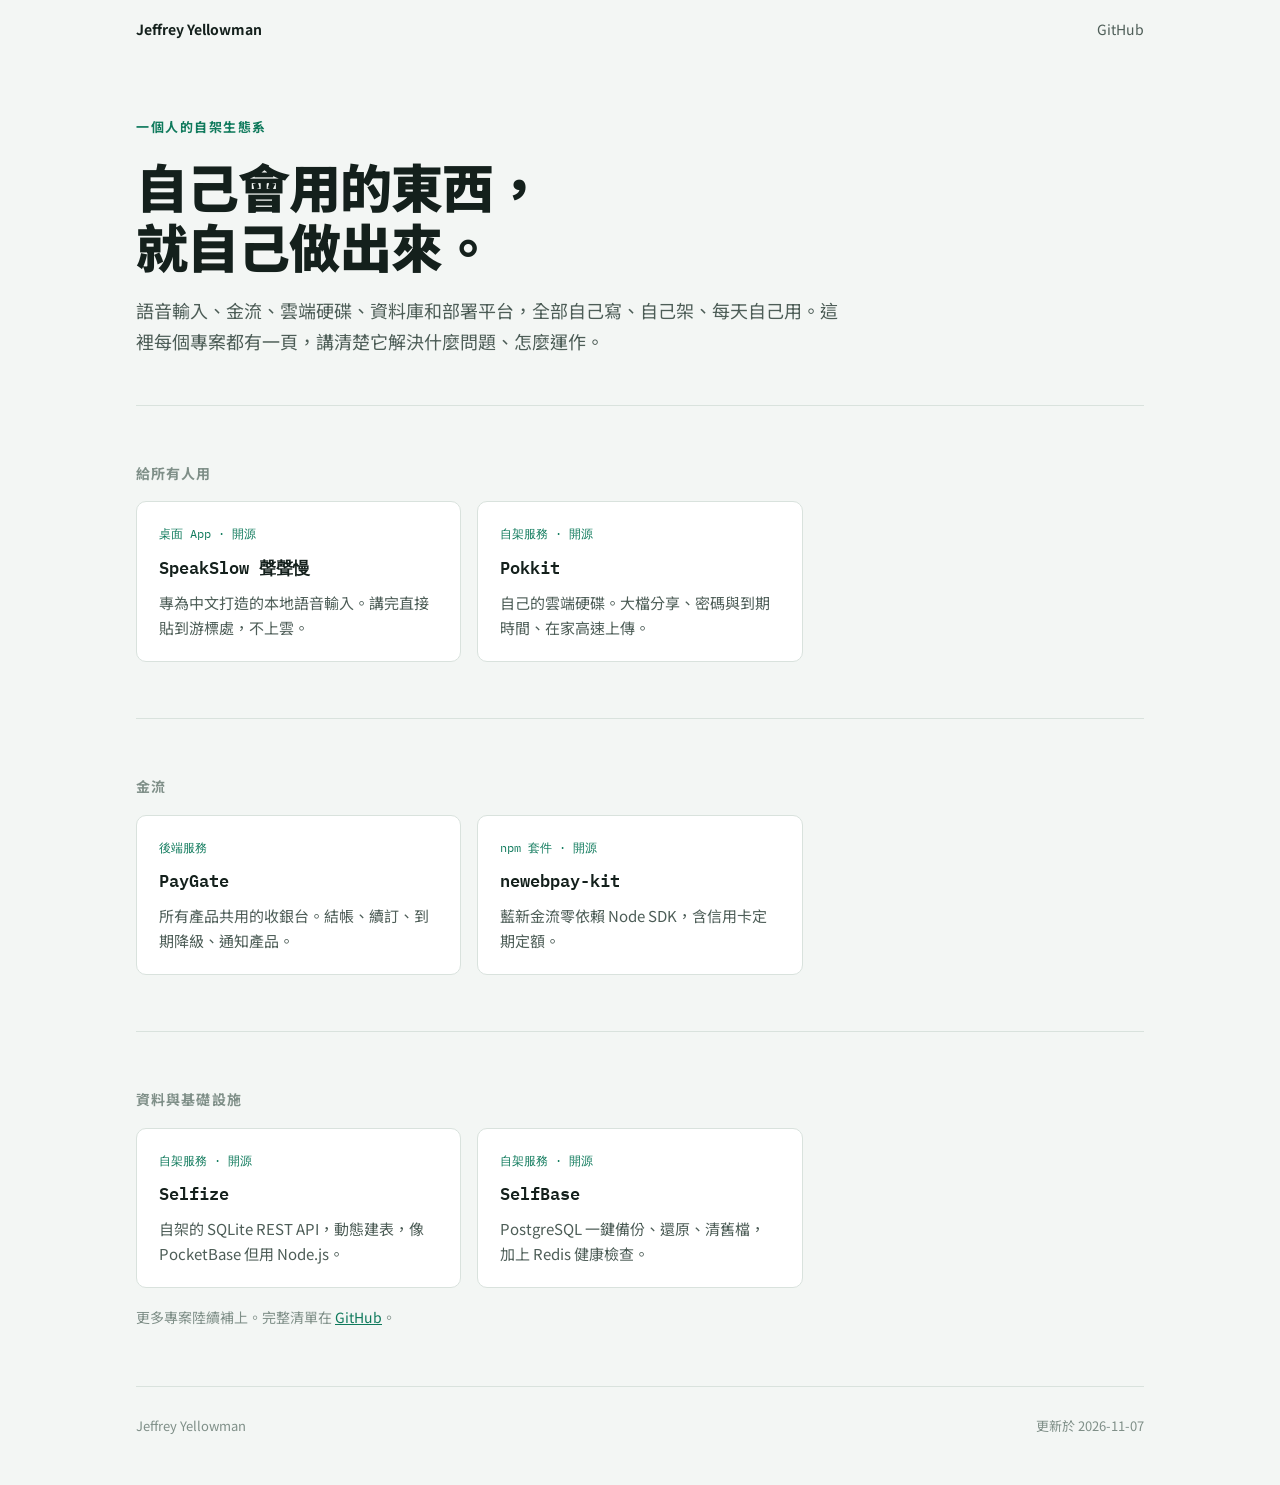
==== index.html @ fbfd12eb "feat: project intro site (PayGate, newebpay-kit, Pokkit, Selfize, SelfBase)" ====
<!doctype html>
<html lang="zh-Hant">
<head>
<meta charset="utf-8">
<meta name="viewport" content="width=device-width, initial-scale=1, viewport-fit=cover">
<title>Jeffrey 的專案</title>
<meta name="description" content="一個人從零打造的自架生態系：語音輸入、金流、雲端硬碟、資料庫，每個專案一頁介紹。">
<link rel="preconnect" href="https://fonts.googleapis.com">
<link rel="preconnect" href="https://fonts.gstatic.com" crossorigin>
<link rel="stylesheet" href="https://fonts.googleapis.com/css2?family=IBM+Plex+Mono:wght@400;500;600&family=Noto+Sans+TC:wght@400;500;700;900&display=swap">
<link rel="stylesheet" href="assets/site.css">
<style>
.home-hero { padding-block: 56px 48px; max-width: 44em; }
.home-hero h1 { font-size: clamp(34px, 5.4vw, 52px); font-weight: 900; line-height: 1.15; letter-spacing: -0.02em; }
.home-hero .lede { margin-top: 20px; font-size: 18px; color: var(--ink-2); }
.group-title { font-size: 14px; font-weight: 700; letter-spacing: .08em; color: var(--ink-3); margin-bottom: 16px; }
.cards { display: grid; grid-template-columns: repeat(3, minmax(0, 1fr)); gap: 16px; }
.card {
  display: flex; flex-direction: column; gap: 8px; padding: 22px 22px 20px;
  background: var(--surface); border: 1px solid var(--line); border-radius: 10px;
  color: var(--ink); text-decoration: none; transition: border-color .15s, transform .15s;
}
.card:hover { border-color: var(--accent); transform: translateY(-2px); }
.card .name { font-family: var(--font-mono); font-weight: 600; font-size: 17px; }
.card .what { font-size: 15px; color: var(--ink-2); flex: 1; }
.card .kind { font-family: var(--font-mono); font-size: 12px; color: var(--accent); }
.more { margin-top: 18px; font-size: 14px; color: var(--ink-3); }
@media (prefers-reduced-motion: reduce) { .card { transition: none; } .card:hover { transform: none; } }
@media (max-width: 820px) { .cards { grid-template-columns: repeat(2, minmax(0, 1fr)); } }
@media (max-width: 520px) { .cards { grid-template-columns: minmax(0, 1fr); } }
</style>
</head>
<body>
<div class="wrap">
  <nav class="topbar" aria-label="網站">
    <span style="font-weight:700">Jeffrey Yellowman</span>
    <div class="links"><a href="https://github.com/Jeffrey0117">GitHub</a></div>
  </nav>

  <header class="home-hero">
    <div class="eyebrow">一個人的自架生態系</div>
    <h1>自己會用的東西，<br>就自己做出來。</h1>
    <p class="lede">語音輸入、金流、雲端硬碟、資料庫和部署平台，全部自己寫、自己架、每天自己用。這裡每個專案都有一頁，講清楚它解決什麼問題、怎麼運作。</p>
  </header>

  <section aria-labelledby="g1">
    <h2 class="group-title" id="g1">給所有人用</h2>
    <div class="cards">
      <a class="card" href="https://jeffrey0117.github.io/SpeakSlow/">
        <span class="kind">桌面 App · 開源</span>
        <span class="name">SpeakSlow 聲聲慢</span>
        <span class="what">專為中文打造的本地語音輸入。講完直接貼到游標處，不上雲。</span>
      </a>
      <a class="card" href="pokkit/">
        <span class="kind">自架服務 · 開源</span>
        <span class="name">Pokkit</span>
        <span class="what">自己的雲端硬碟。大檔分享、密碼與到期時間、在家高速上傳。</span>
      </a>
    </div>
  </section>

  <section aria-labelledby="g2">
    <h2 class="group-title" id="g2">金流</h2>
    <div class="cards">
      <a class="card" href="paygate/">
        <span class="kind">後端服務</span>
        <span class="name">PayGate</span>
        <span class="what">所有產品共用的收銀台。結帳、續訂、到期降級、通知產品。</span>
      </a>
      <a class="card" href="newebpay-kit/">
        <span class="kind">npm 套件 · 開源</span>
        <span class="name">newebpay-kit</span>
        <span class="what">藍新金流零依賴 Node SDK，含信用卡定期定額。</span>
      </a>
    </div>
  </section>

  <section aria-labelledby="g3">
    <h2 class="group-title" id="g3">資料與基礎設施</h2>
    <div class="cards">
      <a class="card" href="selfize/">
        <span class="kind">自架服務 · 開源</span>
        <span class="name">Selfize</span>
        <span class="what">自架的 SQLite REST API，動態建表，像 PocketBase 但用 Node.js。</span>
      </a>
      <a class="card" href="selfbase/">
        <span class="kind">自架服務 · 開源</span>
        <span class="name">SelfBase</span>
        <span class="what">PostgreSQL 一鍵備份、還原、清舊檔，加上 Redis 健康檢查。</span>
      </a>
    </div>
    <p class="more">更多專案陸續補上。完整清單在 <a href="https://github.com/Jeffrey0117">GitHub</a>。</p>
  </section>

  <footer>
    <span>Jeffrey Yellowman</span>
    <span>更新於 2026-11-07</span>
  </footer>
</div>
</body>
</html>
---- assets/site.css ----
/* Shared design system for project intro pages.
   Each page adds its own hero object (receipt, terminal, file card…) in a page-level <style>. */
:root {
  --paper: #f3f6f4;
  --surface: #ffffff;
  --ink: #14201c;
  --ink-2: #4d5d57;
  --ink-3: #7f8f88;
  --line: #d9e2dd;
  --accent: #0f7a5c;
  --accent-soft: rgba(15, 122, 92, 0.09);
  --money: #a8520c;
  --object: #fffefa;
  --object-ink: #26302c;
  --code-bg: #f0f3f1;
  --font-body: 'Noto Sans TC', -apple-system, 'PingFang TC', 'Microsoft JhengHei', sans-serif;
  --font-mono: 'IBM Plex Mono', ui-monospace, 'SF Mono', Consolas, monospace;
}
@media (prefers-color-scheme: dark) {
  :root:not([data-theme="light"]) {
    --paper: #0e1412; --surface: #151d1a; --ink: #e3ebe7; --ink-2: #a3b3ac; --ink-3: #6f7f78;
    --line: #25322d; --accent: #3fcb9b; --accent-soft: rgba(63, 203, 155, 0.10); --money: #f2a35a;
    --object: #f4f1e8; --object-ink: #26302c; --code-bg: #121916; color-scheme: dark;
  }
}
:root[data-theme="dark"] {
  --paper: #0e1412; --surface: #151d1a; --ink: #e3ebe7; --ink-2: #a3b3ac; --ink-3: #6f7f78;
  --line: #25322d; --accent: #3fcb9b; --accent-soft: rgba(63, 203, 155, 0.10); --money: #f2a35a;
  --object: #f4f1e8; --object-ink: #26302c; --code-bg: #121916; color-scheme: dark;
}

*, *::before, *::after { box-sizing: border-box; }
html { -webkit-text-size-adjust: 100%; }
body {
  margin: 0; background: var(--paper); color: var(--ink); font-family: var(--font-body);
  font-size: 16px; line-height: 1.7; -webkit-font-smoothing: antialiased;
}
.wrap {
  max-width: 1040px; margin: 0 auto;
  padding-left: max(16px, env(safe-area-inset-left, 0px));
  padding-right: max(16px, env(safe-area-inset-right, 0px));
}
h1, h2, h3 { text-wrap: balance; margin: 0; }
p { margin: 0; }
a { color: var(--accent); }
:focus-visible { outline: 2px solid var(--accent); outline-offset: 3px; }

/* ── Top bar ── */
.topbar { display: flex; justify-content: space-between; align-items: center; gap: 16px; padding-block: 18px; font-size: 14px; }
.topbar a { color: var(--ink-2); text-decoration: none; }
.topbar a:hover { color: var(--accent); }
.topbar .links { display: flex; gap: 18px; flex-wrap: wrap; }

/* ── Hero ── */
.hero { padding-block: 48px 56px; display: grid; grid-template-columns: minmax(0, 1.15fr) minmax(0, 0.85fr); gap: 56px; align-items: center; }
.eyebrow { font-size: 13px; font-weight: 700; letter-spacing: 0.12em; color: var(--accent); margin-bottom: 18px; }
.hero h1 { font-size: clamp(34px, 5.4vw, 56px); font-weight: 900; line-height: 1.12; letter-spacing: -0.02em; }
.hero .lede { margin-top: 22px; font-size: 18px; color: var(--ink-2); max-width: 32em; }
.facts { margin-top: 30px; display: flex; flex-wrap: wrap; gap: 10px 28px; }
.fact { display: flex; align-items: baseline; gap: 8px; }
.fact b { font-family: var(--font-mono); font-size: 26px; font-weight: 600; font-variant-numeric: tabular-nums; }
.fact span { font-size: 14px; color: var(--ink-2); }
.asof { margin-top: 10px; font-size: 12px; color: var(--ink-3); }
.cta { margin-top: 26px; display: flex; flex-wrap: wrap; gap: 10px; }
.btn { display: inline-flex; align-items: center; gap: 8px; padding: 9px 18px; border-radius: 8px; font-size: 15px; font-weight: 700; text-decoration: none; border: 1.5px solid var(--accent); }
.btn.primary { background: var(--accent); color: var(--paper); }
.btn.ghost { color: var(--accent); }
.object-col { display: flex; flex-direction: column; align-items: center; gap: 10px; }
.object-note { font-size: 12px; color: var(--ink-3); text-align: center; }

/* ── Sections ── */
section { padding-block: 56px; border-top: 1px solid var(--line); }
.sec-head { max-width: 40em; margin-bottom: 30px; }
.sec-head h2 { font-size: clamp(24px, 3.2vw, 32px); font-weight: 900; letter-spacing: -0.01em; line-height: 1.25; }
.sec-head p { margin-top: 10px; color: var(--ink-2); }

.caps { display: grid; grid-template-columns: repeat(3, minmax(0, 1fr)); gap: 30px 36px; }
.cap h3 { font-size: 17px; font-weight: 700; margin-bottom: 6px; }
.cap p { font-size: 15px; color: var(--ink-2); }
.cap .tag { display: inline-block; font-family: var(--font-mono); font-size: 12px; color: var(--accent); background: var(--accent-soft); border-radius: 4px; padding: 0 6px; margin-top: 8px; }

.flow { list-style: none; margin: 0; padding: 0; display: grid; counter-reset: step; max-width: 720px; }
.flow li { counter-increment: step; display: grid; grid-template-columns: 44px minmax(0, 1fr); gap: 14px; padding-block: 14px; border-bottom: 1px dashed var(--line); }
.flow li:last-child { border-bottom: 0; }
.flow li::before { content: counter(step); font-family: var(--font-mono); font-weight: 600; font-size: 14px; color: var(--accent); width: 32px; height: 32px; border-radius: 50%; border: 1.5px solid var(--accent); display: grid; place-items: center; margin-top: 2px; }
.flow b { display: block; font-weight: 700; }
.flow span { color: var(--ink-2); font-size: 15px; }

.code-wrap { display: grid; grid-template-columns: minmax(0, 1fr) minmax(0, 0.8fr); gap: 32px; align-items: start; }
pre { margin: 0; background: var(--code-bg); border: 1px solid var(--line); border-radius: 8px; padding: 18px 20px; overflow-x: auto; font-family: var(--font-mono); font-size: 13.5px; line-height: 1.7; color: var(--ink); }
pre .c { color: var(--ink-3); }
pre .s { color: var(--accent); }
.code-side p { color: var(--ink-2); font-size: 15px; }
.code-side p + p { margin-top: 12px; }
code { font-family: var(--font-mono); font-size: 13px; }
.code-side code, .inline-code { background: var(--accent-soft); color: var(--accent); padding: 1px 5px; border-radius: 4px; }

.who { display: grid; grid-template-columns: minmax(0, 1fr) minmax(0, 1fr); gap: 40px; }
.who h3 { font-size: 14px; font-weight: 700; letter-spacing: .08em; color: var(--ink-3); margin-bottom: 14px; }
.chips { display: flex; flex-wrap: wrap; gap: 8px; }
.chip { font-family: var(--font-mono); font-size: 14px; padding: 5px 12px; border: 1px solid var(--line); border-radius: 999px; background: var(--surface); color: var(--ink); text-decoration: none; }
.chip small { color: var(--ink-3); margin-left: 6px; font-size: 11px; }
.table-scroll { overflow-x: auto; }
table { width: 100%; border-collapse: collapse; font-size: 15px; }
th, td { text-align: left; padding: 10px 0; border-bottom: 1px solid var(--line); vertical-align: top; }
th { font-size: 13px; font-weight: 700; color: var(--ink-3); }
td:first-child { font-weight: 700; padding-right: 16px; white-space: nowrap; }
td { color: var(--ink-2); }

footer { border-top: 1px solid var(--line); padding-block: 28px 48px; font-size: 13px; color: var(--ink-3); display: flex; flex-wrap: wrap; gap: 8px 24px; justify-content: space-between; }
footer a { color: var(--ink-3); }

@media (max-width: 820px) {
  .hero { grid-template-columns: minmax(0, 1fr); gap: 40px; padding-block: 32px 40px; }
  .caps { grid-template-columns: repeat(2, minmax(0, 1fr)); }
  .code-wrap, .who { grid-template-columns: minmax(0, 1fr); }
}
@media (max-width: 520px) {
  .caps { grid-template-columns: minmax(0, 1fr); }
  .hero .lede { font-size: 16px; }
}
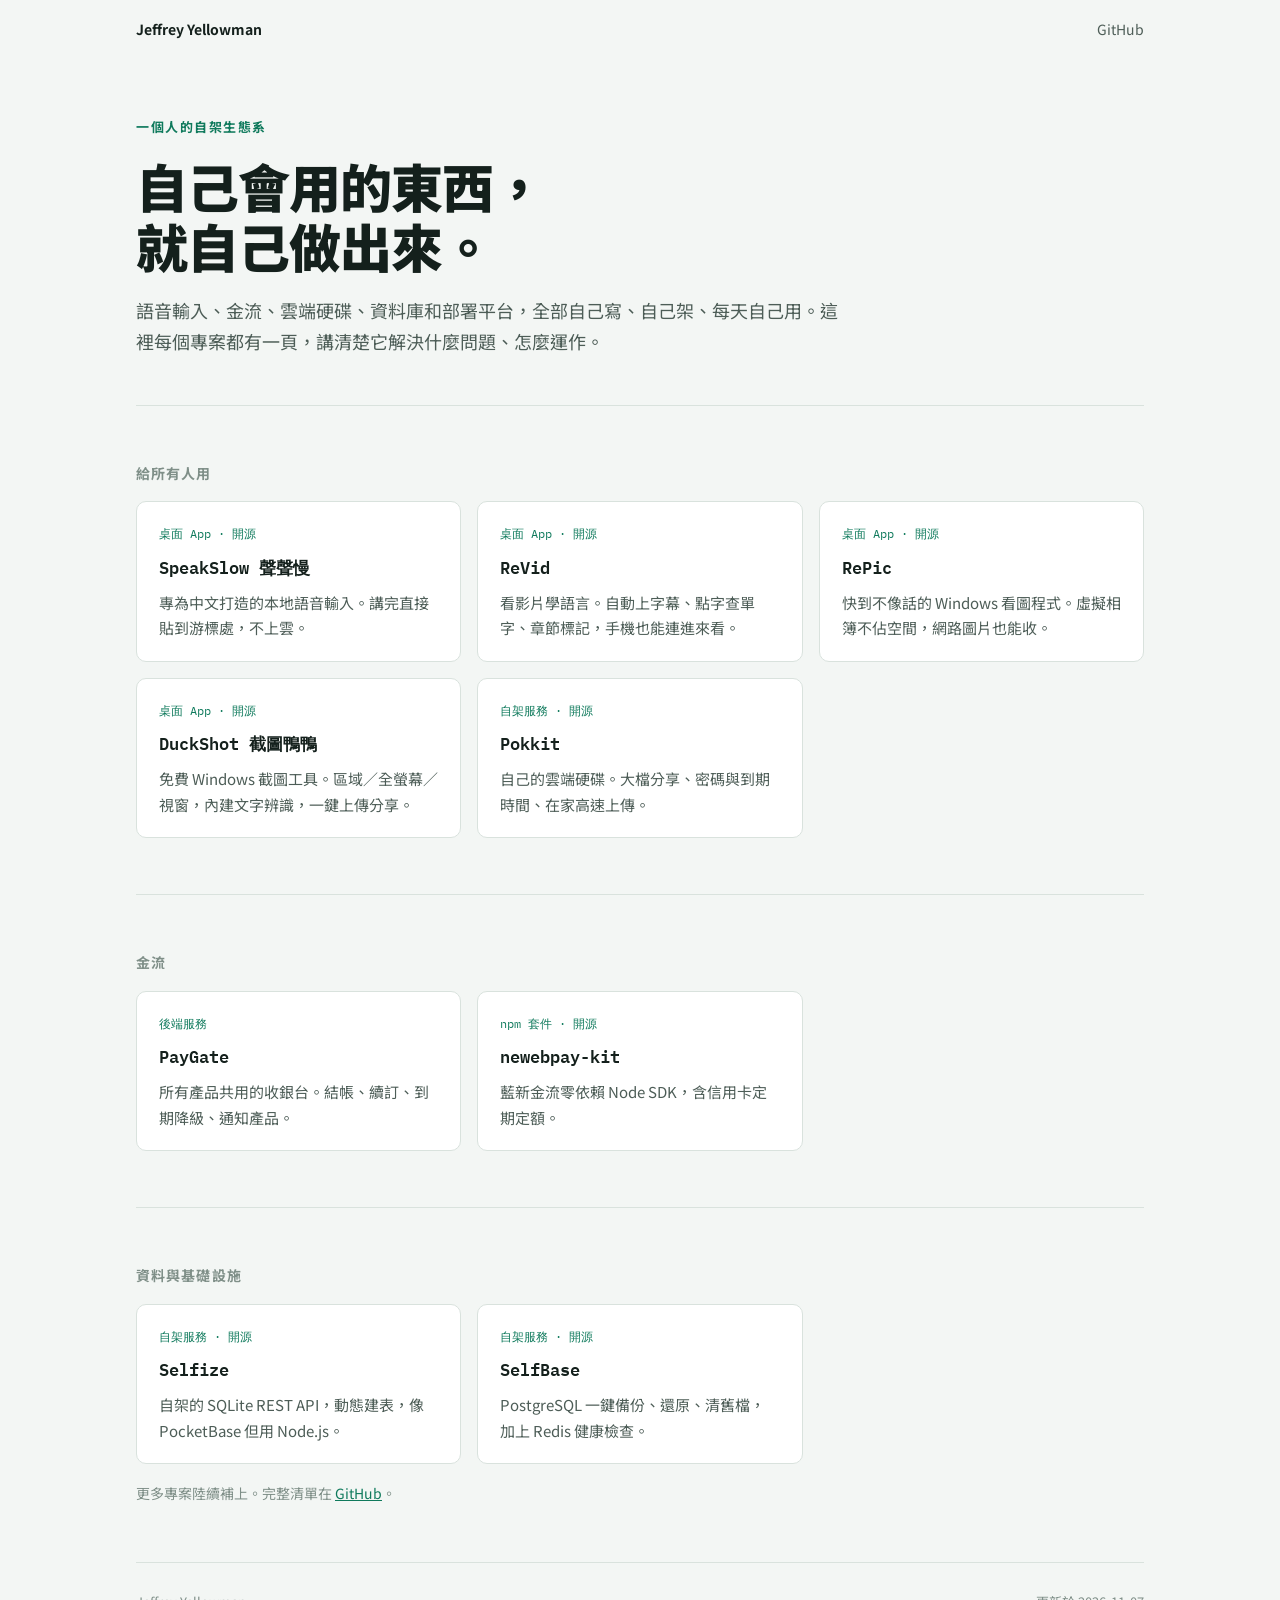
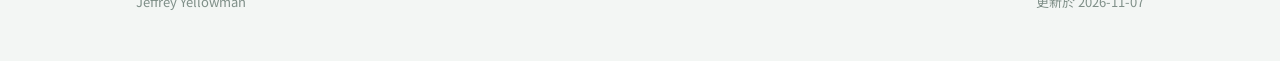
==== commit b929542a: "index: list ReVid, RePic and DuckShot Three finished desktop apps, each with its own product page, n" ====
--- a/index.html
+++ b/index.html
@@ -51,6 +51,21 @@
         <span class="name">SpeakSlow 聲聲慢</span>
         <span class="what">專為中文打造的本地語音輸入。講完直接貼到游標處，不上雲。</span>
       </a>
+      <a class="card" href="https://jeffrey0117.github.io/ReVid/">
+        <span class="kind">桌面 App · 開源</span>
+        <span class="name">ReVid</span>
+        <span class="what">看影片學語言。自動上字幕、點字查單字、章節標記，手機也能連進來看。</span>
+      </a>
+      <a class="card" href="https://jeffrey0117.github.io/RePic/">
+        <span class="kind">桌面 App · 開源</span>
+        <span class="name">RePic</span>
+        <span class="what">快到不像話的 Windows 看圖程式。虛擬相簿不佔空間，網路圖片也能收。</span>
+      </a>
+      <a class="card" href="https://jeffrey0117.github.io/DuckShot/">
+        <span class="kind">桌面 App · 開源</span>
+        <span class="name">DuckShot 截圖鴨鴨</span>
+        <span class="what">免費 Windows 截圖工具。區域／全螢幕／視窗，內建文字辨識，一鍵上傳分享。</span>
+      </a>
       <a class="card" href="pokkit/">
         <span class="kind">自架服務 · 開源</span>
         <span class="name">Pokkit</span>
